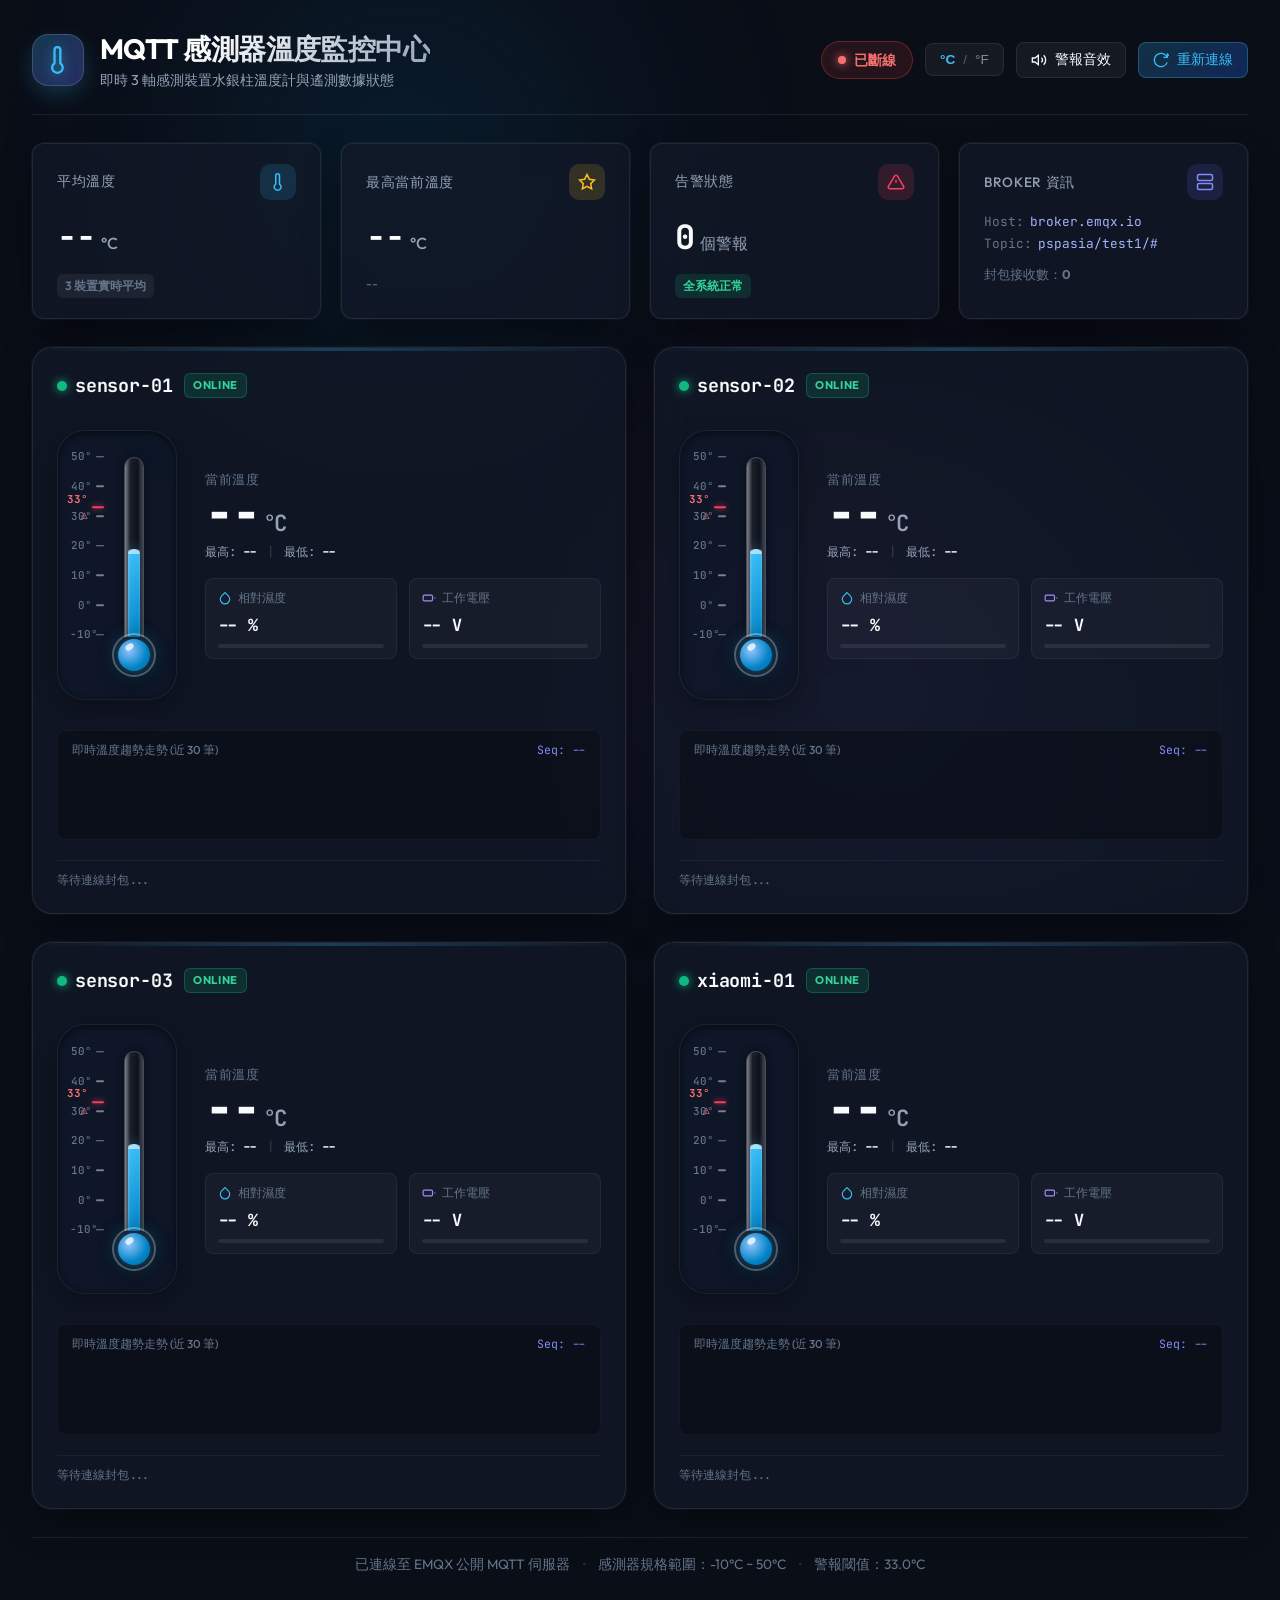
==== MQTT/dashboard/index.html @ 93c90a35 "feat: 支援單次發布架構、BTHome V2 網頁及桌面即時解碼監控" ====
<!DOCTYPE html>
<html lang="zh-Hant">
<head>
  <meta charset="UTF-8">
  <meta name="viewport" content="width=device-width, initial-scale=1.0">
  <meta name="description" content="即時 MQTT 感測器溫度計儀表板，支援即時水銀溫度計動畫、溫濕度與電壓監控、告警狀態與歷史走勢圖。">
  <title>MQTT 感測器即時溫度儀表板 - Sensor Dashboard</title>
  <link rel="preconnect" href="https://fonts.googleapis.com">
  <link rel="preconnect" href="https://fonts.gstatic.com" crossorigin>
  <link href="https://fonts.googleapis.com/css2?family=Outfit:wght@300;400;500;600;700;800&family=JetBrains+Mono:wght@400;500;600;700&display=swap" rel="stylesheet">
  <link rel="stylesheet" href="style.css">
  <script src="mqtt.min.js"></script>
</head>
<body>
  <div class="background-decorations">
    <div class="ambient-glow glow-1"></div>
    <div class="ambient-glow glow-2"></div>
    <div class="ambient-glow glow-3"></div>
  </div>

  <div class="app-container">
    <!-- 頂部 Header -->
    <header class="dashboard-header">
      <div class="header-branding">
        <div class="logo-badge">
          <svg class="logo-icon" viewBox="0 0 24 24" fill="none" stroke="currentColor" stroke-width="2">
            <path d="M14 14.76V3.5a2.5 2.5 0 0 0-5 0v11.26a4.5 4.5 0 1 0 5 0z" />
          </svg>
        </div>
        <div>
          <h1 class="header-title">MQTT 感測器溫度監控中心</h1>
          <p class="header-subtitle">即時 3 軸感測裝置水銀柱溫度計與遙測數據狀態</p>
        </div>
      </div>

      <div class="header-actions">
        <!-- 連線狀態徽章 -->
        <div id="connection-status-pill" class="status-pill connecting">
          <span class="status-dot"></span>
          <span id="connection-status-text">連線中...</span>
        </div>

        <!-- 單位切換 -->
        <button id="unit-toggle-btn" class="action-btn" title="切換溫標 (°C / °F)">
          <span class="unit-text active" id="unit-c-label">°C</span>
          <span class="unit-divider">/</span>
          <span class="unit-text" id="unit-f-label">°F</span>
        </button>

        <!-- 警報音效開關 -->
        <button id="sound-toggle-btn" class="action-btn" title="警報音效開關">
          <svg id="sound-icon-on" class="btn-icon" viewBox="0 0 24 24" fill="none" stroke="currentColor" stroke-width="2">
            <polygon points="11 5 6 9 2 9 2 15 6 15 11 19 11 5"></polygon>
            <path d="M19.07 4.93a10 10 0 0 1 0 14.14M15.54 8.46a5 5 0 0 1 0 7.07"></path>
          </svg>
          <svg id="sound-icon-off" class="btn-icon hidden" viewBox="0 0 24 24" fill="none" stroke="currentColor" stroke-width="2">
            <line x1="1" y1="1" x2="23" y2="23"></line>
            <path d="M9 9v3a3 3 0 0 0 5.12 2.12M15 9.34V4a3 3 0 0 0-5.94-.6"></path>
            <path d="M17 16.95A7 7 0 0 1 5 12v-2m14 0v2a7 7 0 0 1-.11 1.23"></path>
            <line x1="12" y1="19" x2="12" y2="23"></line>
            <line x1="8" y1="23" x2="16" y2="23"></line>
          </svg>
          <span id="sound-text">警報音效</span>
        </button>

        <!-- 重新連線 -->
        <button id="reconnect-btn" class="action-btn action-btn-primary" title="重新連線 MQTT">
          <svg class="btn-icon" viewBox="0 0 24 24" fill="none" stroke="currentColor" stroke-width="2">
            <path d="M21.5 2v6h-6M21.34 15.57a10 10 0 1 1-.57-8.38l5.67-5.67"/>
          </svg>
          <span>重新連線</span>
        </button>
      </div>
    </header>

    <!-- 概覽數據看板 (Summary Cards) -->
    <section class="overview-section" aria-label="系統總覽">
      <div class="stat-card">
        <div class="stat-header">
          <span class="stat-label">平均溫度</span>
          <span class="stat-icon-wrap icon-temp">
            <svg viewBox="0 0 24 24" fill="none" stroke="currentColor" stroke-width="2">
              <path d="M14 14.76V3.5a2.5 2.5 0 0 0-5 0v11.26a4.5 4.5 0 1 0 5 0z" />
            </svg>
          </span>
        </div>
        <div class="stat-value-row">
          <span id="stat-avg-temp" class="stat-number">--</span>
          <span class="stat-unit" id="stat-avg-unit">°C</span>
        </div>
        <div class="stat-footer">
          <span class="stat-badge">3 裝置實時平均</span>
        </div>
      </div>

      <div class="stat-card">
        <div class="stat-header">
          <span class="stat-label">最高當前溫度</span>
          <span class="stat-icon-wrap icon-max">
            <svg viewBox="0 0 24 24" fill="none" stroke="currentColor" stroke-width="2">
              <polygon points="12 2 15.09 8.26 22 9.27 17 14.14 18.18 21.02 12 17.77 5.82 21.02 7 14.14 2 9.27 8.91 8.26 12 2"></polygon>
            </svg>
          </span>
        </div>
        <div class="stat-value-row">
          <span id="stat-max-temp" class="stat-number">--</span>
          <span class="stat-unit" id="stat-max-unit">°C</span>
        </div>
        <div class="stat-footer">
          <span id="stat-max-device" class="stat-hint">--</span>
        </div>
      </div>

      <div class="stat-card">
        <div class="stat-header">
          <span class="stat-label">告警狀態</span>
          <span class="stat-icon-wrap icon-alarm" id="alarm-icon-container">
            <svg viewBox="0 0 24 24" fill="none" stroke="currentColor" stroke-width="2">
              <path d="M10.29 3.86L1.82 18a2 2 0 0 0 1.71 3h16.94a2 2 0 0 0 1.71-3L13.71 3.86a2 2 0 0 0-3.42 0z"/>
              <line x1="12" y1="9" x2="12" y2="13"/>
              <line x1="12" y1="17" x2="12.01" y2="17"/>
            </svg>
          </span>
        </div>
        <div class="stat-value-row">
          <span id="stat-alarm-count" class="stat-number">0</span>
          <span class="stat-unit">個警報</span>
        </div>
        <div class="stat-footer">
          <span id="stat-alarm-detail" class="stat-badge safe">全系統正常</span>
        </div>
      </div>

      <div class="stat-card">
        <div class="stat-header">
          <span class="stat-label">Broker 資訊</span>
          <span class="stat-icon-wrap icon-broker">
            <svg viewBox="0 0 24 24" fill="none" stroke="currentColor" stroke-width="2">
              <rect x="2" y="2" width="20" height="8" rx="2" ry="2"/>
              <rect x="2" y="14" width="20" height="8" rx="2" ry="2"/>
              <line x1="6" y1="6" x2="6.01" y2="6"/>
              <line x1="6" y1="18" x2="6.01" y2="18"/>
            </svg>
          </span>
        </div>
        <div class="stat-broker-info">
          <div class="broker-row"><span class="b-label">Host:</span> <span class="b-val" id="broker-host-val">broker.emqx.io</span></div>
          <div class="broker-row"><span class="b-label">Topic:</span> <span class="b-val" id="broker-topic-val">pspasia/test1/#</span></div>
        </div>
        <div class="stat-footer">
          <span class="stat-hint">封包接收數：<strong id="stat-total-packets">0</strong></span>
        </div>
      </div>
    </section>

    <!-- 主展示區：三個感測器溫度計卡片 -->
    <main class="sensors-grid" id="sensors-container">
      <!-- Sensor 01 卡片 -->
      <article class="sensor-card" id="card-sensor-01">
        <div class="card-header">
          <div class="device-meta">
            <div class="device-indicator">
              <span class="status-pulse-dot" id="dot-sensor-01"></span>
              <span class="device-name">sensor-01</span>
            </div>
            <span class="status-tag online" id="status-tag-sensor-01">ONLINE</span>
          </div>
          <div class="alarm-banner" id="alarm-banner-sensor-01">
            <span class="alarm-icon">🔥</span>
            <span class="alarm-text">高溫告警 (&gt;33°C)</span>
          </div>
        </div>

        <div class="thermometer-showcase">
          <!-- 溫度計實體容器 -->
          <div class="thermometer-wrapper" id="thermo-wrapper-sensor-01">
            <div class="thermometer-glass">
              <!-- 刻度標記區 -->
              <div class="scale-ticks">
                <div class="scale-mark" style="bottom: 100%"><span class="mark-val">50°</span><span class="tick major"></span></div>
                <div class="scale-mark" style="bottom: 83.3%"><span class="mark-val">40°</span><span class="tick major"></span></div>
                <div class="scale-mark alarm-mark" style="bottom: 71.6%"><span class="mark-val alarm-text">33° ⚠</span><span class="tick alarm-tick"></span></div>
                <div class="scale-mark" style="bottom: 66.6%"><span class="mark-val">30°</span><span class="tick major"></span></div>
                <div class="scale-mark" style="bottom: 50%"><span class="mark-val">20°</span><span class="tick major"></span></div>
                <div class="scale-mark" style="bottom: 33.3%"><span class="mark-val">10°</span><span class="tick major"></span></div>
                <div class="scale-mark" style="bottom: 16.6%"><span class="mark-val">0°</span><span class="tick major"></span></div>
                <div class="scale-mark" style="bottom: 0%"><span class="mark-val">-10°</span><span class="tick major"></span></div>
              </div>

              <!-- 玻璃管與水銀液柱 -->
              <div class="thermometer-stem">
                <div class="stem-reflection"></div>
                <div class="stem-liquid-track">
                  <div class="stem-liquid" id="liquid-sensor-01" style="height: 50%;">
                    <div class="meniscus"></div>
                  </div>
                </div>
              </div>

              <!-- 水銀儲液球 (Bulb) -->
              <div class="thermometer-bulb">
                <div class="bulb-liquid" id="bulb-sensor-01">
                  <div class="bulb-reflection"></div>
                </div>
              </div>
            </div>
          </div>

          <!-- 側邊數位儀表與數值 -->
          <div class="telemetry-readouts">
            <div class="primary-temp-display">
              <span class="temp-label">當前溫度</span>
              <div class="temp-huge-num">
                <span id="temp-val-sensor-01">--</span>
                <span class="temp-huge-unit" id="temp-unit-sensor-01">°C</span>
              </div>
              <div class="temp-sub-stat">
                <span>最高: <strong id="max-t-sensor-01">--</strong></span>
                <span class="divider">|</span>
                <span>最低: <strong id="min-t-sensor-01">--</strong></span>
              </div>
            </div>

            <!-- 次要數據項目 -->
            <div class="aux-metrics-grid">
              <div class="aux-card">
                <div class="aux-title">
                  <svg class="aux-icon hum-icon" viewBox="0 0 24 24" fill="none" stroke="currentColor" stroke-width="2">
                    <path d="M12 2.69l5.66 5.66a8 8 0 1 1-11.31 0z"/>
                  </svg>
                  <span>相對濕度</span>
                </div>
                <div class="aux-value" id="hum-val-sensor-01">-- %</div>
                <div class="aux-bar-bg">
                  <div class="aux-bar-fill hum-fill" id="hum-bar-sensor-01" style="width: 0%"></div>
                </div>
              </div>

              <div class="aux-card">
                <div class="aux-title">
                  <svg class="aux-icon volt-icon" viewBox="0 0 24 24" fill="none" stroke="currentColor" stroke-width="2">
                    <rect x="2" y="7" width="16" height="10" rx="2" ry="2"/>
                    <line x1="22" y1="11" x2="22" y2="13"/>
                  </svg>
                  <span>工作電壓</span>
                </div>
                <div class="aux-value" id="volt-val-sensor-01">-- V</div>
                <div class="aux-bar-bg">
                  <div class="aux-bar-fill volt-fill" id="volt-bar-sensor-01" style="width: 0%"></div>
                </div>
              </div>
            </div>
          </div>
        </div>

        <!-- 歷史走勢圖 -->
        <div class="history-chart-wrapper">
          <div class="chart-header">
            <span class="chart-title">即時溫度趨勢走勢 (近 30 筆)</span>
            <span class="chart-seq" id="seq-sensor-01">Seq: --</span>
          </div>
          <canvas id="chart-sensor-01" class="sparkline-canvas" width="400" height="75"></canvas>
        </div>

        <div class="card-footer">
          <span class="update-time" id="time-sensor-01">等待連線封包...</span>
        </div>
      </article>

      <!-- Sensor 02 卡片 -->
      <article class="sensor-card" id="card-sensor-02">
        <div class="card-header">
          <div class="device-meta">
            <div class="device-indicator">
              <span class="status-pulse-dot" id="dot-sensor-02"></span>
              <span class="device-name">sensor-02</span>
            </div>
            <span class="status-tag online" id="status-tag-sensor-02">ONLINE</span>
          </div>
          <div class="alarm-banner" id="alarm-banner-sensor-02">
            <span class="alarm-icon">🔥</span>
            <span class="alarm-text">高溫告警 (&gt;33°C)</span>
          </div>
        </div>

        <div class="thermometer-showcase">
          <div class="thermometer-wrapper" id="thermo-wrapper-sensor-02">
            <div class="thermometer-glass">
              <div class="scale-ticks">
                <div class="scale-mark" style="bottom: 100%"><span class="mark-val">50°</span><span class="tick major"></span></div>
                <div class="scale-mark" style="bottom: 83.3%"><span class="mark-val">40°</span><span class="tick major"></span></div>
                <div class="scale-mark alarm-mark" style="bottom: 71.6%"><span class="mark-val alarm-text">33° ⚠</span><span class="tick alarm-tick"></span></div>
                <div class="scale-mark" style="bottom: 66.6%"><span class="mark-val">30°</span><span class="tick major"></span></div>
                <div class="scale-mark" style="bottom: 50%"><span class="mark-val">20°</span><span class="tick major"></span></div>
                <div class="scale-mark" style="bottom: 33.3%"><span class="mark-val">10°</span><span class="tick major"></span></div>
                <div class="scale-mark" style="bottom: 16.6%"><span class="mark-val">0°</span><span class="tick major"></span></div>
                <div class="scale-mark" style="bottom: 0%"><span class="mark-val">-10°</span><span class="tick major"></span></div>
              </div>

              <div class="thermometer-stem">
                <div class="stem-reflection"></div>
                <div class="stem-liquid-track">
                  <div class="stem-liquid" id="liquid-sensor-02" style="height: 50%;">
                    <div class="meniscus"></div>
                  </div>
                </div>
              </div>

              <div class="thermometer-bulb">
                <div class="bulb-liquid" id="bulb-sensor-02">
                  <div class="bulb-reflection"></div>
                </div>
              </div>
            </div>
          </div>

          <div class="telemetry-readouts">
            <div class="primary-temp-display">
              <span class="temp-label">當前溫度</span>
              <div class="temp-huge-num">
                <span id="temp-val-sensor-02">--</span>
                <span class="temp-huge-unit" id="temp-unit-sensor-02">°C</span>
              </div>
              <div class="temp-sub-stat">
                <span>最高: <strong id="max-t-sensor-02">--</strong></span>
                <span class="divider">|</span>
                <span>最低: <strong id="min-t-sensor-02">--</strong></span>
              </div>
            </div>

            <div class="aux-metrics-grid">
              <div class="aux-card">
                <div class="aux-title">
                  <svg class="aux-icon hum-icon" viewBox="0 0 24 24" fill="none" stroke="currentColor" stroke-width="2">
                    <path d="M12 2.69l5.66 5.66a8 8 0 1 1-11.31 0z"/>
                  </svg>
                  <span>相對濕度</span>
                </div>
                <div class="aux-value" id="hum-val-sensor-02">-- %</div>
                <div class="aux-bar-bg">
                  <div class="aux-bar-fill hum-fill" id="hum-bar-sensor-02" style="width: 0%"></div>
                </div>
              </div>

              <div class="aux-card">
                <div class="aux-title">
                  <svg class="aux-icon volt-icon" viewBox="0 0 24 24" fill="none" stroke="currentColor" stroke-width="2">
                    <rect x="2" y="7" width="16" height="10" rx="2" ry="2"/>
                    <line x1="22" y1="11" x2="22" y2="13"/>
                  </svg>
                  <span>工作電壓</span>
                </div>
                <div class="aux-value" id="volt-val-sensor-02">-- V</div>
                <div class="aux-bar-bg">
                  <div class="aux-bar-fill volt-fill" id="volt-bar-sensor-02" style="width: 0%"></div>
                </div>
              </div>
            </div>
          </div>
        </div>

        <div class="history-chart-wrapper">
          <div class="chart-header">
            <span class="chart-title">即時溫度趨勢走勢 (近 30 筆)</span>
            <span class="chart-seq" id="seq-sensor-02">Seq: --</span>
          </div>
          <canvas id="chart-sensor-02" class="sparkline-canvas" width="400" height="75"></canvas>
        </div>

        <div class="card-footer">
          <span class="update-time" id="time-sensor-02">等待連線封包...</span>
        </div>
      </article>

      <!-- Sensor 03 卡片 -->
      <article class="sensor-card" id="card-sensor-03">
        <div class="card-header">
          <div class="device-meta">
            <div class="device-indicator">
              <span class="status-pulse-dot" id="dot-sensor-03"></span>
              <span class="device-name">sensor-03</span>
            </div>
            <span class="status-tag online" id="status-tag-sensor-03">ONLINE</span>
          </div>
          <div class="alarm-banner" id="alarm-banner-sensor-03">
            <span class="alarm-icon">🔥</span>
            <span class="alarm-text">高溫告警 (&gt;33°C)</span>
          </div>
        </div>

        <div class="thermometer-showcase">
          <div class="thermometer-wrapper" id="thermo-wrapper-sensor-03">
            <div class="thermometer-glass">
              <div class="scale-ticks">
                <div class="scale-mark" style="bottom: 100%"><span class="mark-val">50°</span><span class="tick major"></span></div>
                <div class="scale-mark" style="bottom: 83.3%"><span class="mark-val">40°</span><span class="tick major"></span></div>
                <div class="scale-mark alarm-mark" style="bottom: 71.6%"><span class="mark-val alarm-text">33° ⚠</span><span class="tick alarm-tick"></span></div>
                <div class="scale-mark" style="bottom: 66.6%"><span class="mark-val">30°</span><span class="tick major"></span></div>
                <div class="scale-mark" style="bottom: 50%"><span class="mark-val">20°</span><span class="tick major"></span></div>
                <div class="scale-mark" style="bottom: 33.3%"><span class="mark-val">10°</span><span class="tick major"></span></div>
                <div class="scale-mark" style="bottom: 16.6%"><span class="mark-val">0°</span><span class="tick major"></span></div>
                <div class="scale-mark" style="bottom: 0%"><span class="mark-val">-10°</span><span class="tick major"></span></div>
              </div>

              <div class="thermometer-stem">
                <div class="stem-reflection"></div>
                <div class="stem-liquid-track">
                  <div class="stem-liquid" id="liquid-sensor-03" style="height: 50%;">
                    <div class="meniscus"></div>
                  </div>
                </div>
              </div>

              <div class="thermometer-bulb">
                <div class="bulb-liquid" id="bulb-sensor-03">
                  <div class="bulb-reflection"></div>
                </div>
              </div>
            </div>
          </div>

          <div class="telemetry-readouts">
            <div class="primary-temp-display">
              <span class="temp-label">當前溫度</span>
              <div class="temp-huge-num">
                <span id="temp-val-sensor-03">--</span>
                <span class="temp-huge-unit" id="temp-unit-sensor-03">°C</span>
              </div>
              <div class="temp-sub-stat">
                <span>最高: <strong id="max-t-sensor-03">--</strong></span>
                <span class="divider">|</span>
                <span>最低: <strong id="min-t-sensor-03">--</strong></span>
              </div>
            </div>

            <div class="aux-metrics-grid">
              <div class="aux-card">
                <div class="aux-title">
                  <svg class="aux-icon hum-icon" viewBox="0 0 24 24" fill="none" stroke="currentColor" stroke-width="2">
                    <path d="M12 2.69l5.66 5.66a8 8 0 1 1-11.31 0z"/>
                  </svg>
                  <span>相對濕度</span>
                </div>
                <div class="aux-value" id="hum-val-sensor-03">-- %</div>
                <div class="aux-bar-bg">
                  <div class="aux-bar-fill hum-fill" id="hum-bar-sensor-03" style="width: 0%"></div>
                </div>
              </div>

              <div class="aux-card">
                <div class="aux-title">
                  <svg class="aux-icon volt-icon" viewBox="0 0 24 24" fill="none" stroke="currentColor" stroke-width="2">
                    <rect x="2" y="7" width="16" height="10" rx="2" ry="2"/>
                    <line x1="22" y1="11" x2="22" y2="13"/>
                  </svg>
                  <span>工作電壓</span>
                </div>
                <div class="aux-value" id="volt-val-sensor-03">-- V</div>
                <div class="aux-bar-bg">
                  <div class="aux-bar-fill volt-fill" id="volt-bar-sensor-03" style="width: 0%"></div>
                </div>
              </div>
            </div>
          </div>
        </div>

        <div class="history-chart-wrapper">
          <div class="chart-header">
            <span class="chart-title">即時溫度趨勢走勢 (近 30 筆)</span>
            <span class="chart-seq" id="seq-sensor-03">Seq: --</span>
          </div>
          <canvas id="chart-sensor-03" class="sparkline-canvas" width="400" height="75"></canvas>
        </div>

        <div class="card-footer">
          <span class="update-time" id="time-sensor-03">等待連線封包...</span>
        </div>
      </article>

      <!-- Xiaomi 01 (小米溫濕度計) 卡片 -->
      <article class="sensor-card" id="card-xiaomi-01">
        <div class="card-header">
          <div class="device-meta">
            <div class="device-indicator">
              <span class="status-pulse-dot" id="dot-xiaomi-01"></span>
              <span class="device-name">xiaomi-01</span>
            </div>
            <span class="status-tag online" id="status-tag-xiaomi-01">ONLINE</span>
          </div>
          <div class="alarm-banner" id="alarm-banner-xiaomi-01">
            <span class="alarm-icon">🔥</span>
            <span class="alarm-text">高溫告警 (&gt;33°C)</span>
          </div>
        </div>

        <div class="thermometer-showcase">
          <div class="thermometer-wrapper" id="thermo-wrapper-xiaomi-01">
            <div class="thermometer-glass">
              <div class="scale-ticks">
                <div class="scale-mark" style="bottom: 100%"><span class="mark-val">50°</span><span class="tick major"></span></div>
                <div class="scale-mark" style="bottom: 83.3%"><span class="mark-val">40°</span><span class="tick major"></span></div>
                <div class="scale-mark alarm-mark" style="bottom: 71.6%"><span class="mark-val alarm-text">33° ⚠</span><span class="tick alarm-tick"></span></div>
                <div class="scale-mark" style="bottom: 66.6%"><span class="mark-val">30°</span><span class="tick major"></span></div>
                <div class="scale-mark" style="bottom: 50%"><span class="mark-val">20°</span><span class="tick major"></span></div>
                <div class="scale-mark" style="bottom: 33.3%"><span class="mark-val">10°</span><span class="tick major"></span></div>
                <div class="scale-mark" style="bottom: 16.6%"><span class="mark-val">0°</span><span class="tick major"></span></div>
                <div class="scale-mark" style="bottom: 0%"><span class="mark-val">-10°</span><span class="tick major"></span></div>
              </div>

              <div class="thermometer-stem">
                <div class="stem-reflection"></div>
                <div class="stem-liquid-track">
                  <div class="stem-liquid" id="liquid-xiaomi-01" style="height: 50%;">
                    <div class="meniscus"></div>
                  </div>
                </div>
              </div>

              <div class="thermometer-bulb">
                <div class="bulb-liquid" id="bulb-xiaomi-01">
                  <div class="bulb-reflection"></div>
                </div>
              </div>
            </div>
          </div>

          <div class="telemetry-readouts">
            <div class="primary-temp-display">
              <span class="temp-label">當前溫度</span>
              <div class="temp-huge-num">
                <span id="temp-val-xiaomi-01">--</span>
                <span class="temp-huge-unit" id="temp-unit-xiaomi-01">°C</span>
              </div>
              <div class="temp-sub-stat">
                <span>最高: <strong id="max-t-xiaomi-01">--</strong></span>
                <span class="divider">|</span>
                <span>最低: <strong id="min-t-xiaomi-01">--</strong></span>
              </div>
            </div>

            <div class="aux-metrics-grid">
              <div class="aux-card">
                <div class="aux-title">
                  <svg class="aux-icon hum-icon" viewBox="0 0 24 24" fill="none" stroke="currentColor" stroke-width="2">
                    <path d="M12 2.69l5.66 5.66a8 8 0 1 1-11.31 0z"/>
                  </svg>
                  <span>相對濕度</span>
                </div>
                <div class="aux-value" id="hum-val-xiaomi-01">-- %</div>
                <div class="aux-bar-bg">
                  <div class="aux-bar-fill hum-fill" id="hum-bar-xiaomi-01" style="width: 0%"></div>
                </div>
              </div>

              <div class="aux-card">
                <div class="aux-title">
                  <svg class="aux-icon volt-icon" viewBox="0 0 24 24" fill="none" stroke="currentColor" stroke-width="2">
                    <rect x="2" y="7" width="16" height="10" rx="2" ry="2"/>
                    <line x1="22" y1="11" x2="22" y2="13"/>
                  </svg>
                  <span>工作電壓</span>
                </div>
                <div class="aux-value" id="volt-val-xiaomi-01">-- V</div>
                <div class="aux-bar-bg">
                  <div class="aux-bar-fill volt-fill" id="volt-bar-xiaomi-01" style="width: 0%"></div>
                </div>
              </div>
            </div>
          </div>
        </div>

        <div class="history-chart-wrapper">
          <div class="chart-header">
            <span class="chart-title">即時溫度趨勢走勢 (近 30 筆)</span>
            <span class="chart-seq" id="seq-xiaomi-01">Seq: --</span>
          </div>
          <canvas id="chart-xiaomi-01" class="sparkline-canvas" width="400" height="75"></canvas>
        </div>

        <div class="card-footer">
          <span class="update-time" id="time-xiaomi-01">等待連線封包...</span>
        </div>
      </article>
    </main>

    <!-- 底部控制與日誌 -->
    <footer class="dashboard-footer">
      <div class="footer-info">
        <span>已連線至 EMQX 公開 MQTT 伺服器</span>
        <span class="dot-separator">•</span>
        <span>感測器規格範圍：-10°C ~ 50°C</span>
        <span class="dot-separator">•</span>
        <span>警報閾值：33.0°C</span>
      </div>
    </footer>
  </div>

  <script src="app.js"></script>
</body>
</html>
---- MQTT/dashboard/style.css ----
/* ==========================================================================
   MQTT 感測器溫度計儀表板 - 高級現代玻璃擬態風格 (Modern Glassmorphism Design)
   ========================================================================== */

:root {
  /* 主色調調配 (HSL Tailored Colors) */
  --bg-primary: #0a0e17;
  --bg-secondary: #101726;
  --card-bg: rgba(18, 25, 41, 0.72);
  --card-border: rgba(255, 255, 255, 0.08);
  --card-border-glow: rgba(56, 189, 248, 0.25);
  --card-hover-border: rgba(56, 189, 248, 0.45);

  --text-main: #f8fafc;
  --text-muted: #94a3b8;
  --text-dim: #64748b;

  /* 溫度色彩 (動態階層) */
  --temp-cold: #38bdf8;         /* 冰藍 <20°C */
  --temp-normal: #34d399;       /* 翠綠 20~27°C */
  --temp-warm: #fbbf24;         /* 琥珀 28~32.9°C */
  --temp-alarm: #f43f5e;        /* 烈焰紅 >=33°C */

  --liquid-gradient: linear-gradient(180deg, #38bdf8 0%, #0284c7 100%);
  --bulb-glow: rgba(56, 189, 248, 0.45);

  /* 輔助標誌色 */
  --success: #10b981;
  --warning: #f59e0b;
  --danger: #ef4444;
  --info: #3b82f6;

  /* 玻璃質感 */
  --glass-reflection: linear-gradient(90deg, rgba(255,255,255,0.45) 0%, rgba(255,255,255,0.05) 30%, rgba(255,255,255,0) 70%, rgba(255,255,255,0.2) 100%);

  /* 字型定義 */
  --font-sans: 'Outfit', -apple-system, BlinkMacSystemFont, "Segoe UI", Roboto, sans-serif;
  --font-mono: 'JetBrains Mono', monospace;

  /* 圓角與陰影 */
  --radius-lg: 20px;
  --radius-md: 12px;
  --radius-sm: 8px;
  --shadow-card: 0 16px 40px -10px rgba(0, 0, 0, 0.55), 0 0 1px 1px rgba(255, 255, 255, 0.05);
}

/* 全域重置與基礎樣式 */
* {
  margin: 0;
  padding: 0;
  box-sizing: border-box;
}

body {
  font-family: var(--font-sans);
  background-color: var(--bg-primary);
  color: var(--text-main);
  min-height: 100vh;
  line-height: 1.5;
  overflow-x: hidden;
  position: relative;
  -webkit-font-smoothing: antialiased;
}

/* 背景光暈環境光 */
.background-decorations {
  position: fixed;
  inset: 0;
  pointer-events: none;
  z-index: 0;
  overflow: hidden;
}

.ambient-glow {
  position: absolute;
  border-radius: 50%;
  filter: blur(120px);
  opacity: 0.22;
  transition: all 1.2s ease;
}

.glow-1 {
  width: 550px;
  height: 550px;
  background: radial-gradient(circle, #0284c7 0%, transparent 70%);
  top: -120px;
  left: 10%;
  animation: floatGlow 18s ease-in-out infinite alternate;
}

.glow-2 {
  width: 650px;
  height: 650px;
  background: radial-gradient(circle, #6366f1 0%, transparent 70%);
  bottom: -150px;
  right: 5%;
  animation: floatGlow 22s ease-in-out infinite alternate-reverse;
}

.glow-3 {
  width: 450px;
  height: 450px;
  background: radial-gradient(circle, #ec4899 0%, transparent 70%);
  top: 40%;
  left: 45%;
  opacity: 0.12;
}

@keyframes floatGlow {
  0% { transform: translate(0, 0) scale(1); }
  50% { transform: translate(60px, 40px) scale(1.1); }
  100% { transform: translate(-40px, 80px) scale(0.95); }
}

/* 主容器 */
.app-container {
  position: relative;
  z-index: 1;
  max-width: 1480px;
  margin: 0 auto;
  padding: 28px 32px 48px;
  display: flex;
  flex-direction: column;
  gap: 28px;
}

/* ==========================================================================
   頂部 Header
   ========================================================================== */
.dashboard-header {
  display: flex;
  align-items: center;
  justify-content: space-between;
  flex-wrap: wrap;
  gap: 20px;
  padding-bottom: 22px;
  border-bottom: 1px solid var(--card-border);
}

.header-branding {
  display: flex;
  align-items: center;
  gap: 16px;
}

.logo-badge {
  width: 52px;
  height: 52px;
  border-radius: 16px;
  background: linear-gradient(135deg, rgba(56, 189, 248, 0.25), rgba(99, 102, 241, 0.35));
  border: 1px solid rgba(255, 255, 255, 0.15);
  box-shadow: 0 8px 24px -4px rgba(56, 189, 248, 0.3);
  display: flex;
  align-items: center;
  justify-content: center;
}

.logo-icon {
  width: 28px;
  height: 28px;
  color: #38bdf8;
  filter: drop-shadow(0 2px 6px rgba(56, 189, 248, 0.6));
}

.header-title {
  font-size: 1.75rem;
  font-weight: 700;
  letter-spacing: -0.02em;
  background: linear-gradient(135deg, #ffffff 30%, #94a3b8 100%);
  -webkit-background-clip: text;
  -webkit-text-fill-color: transparent;
}

.header-subtitle {
  font-size: 0.9rem;
  color: var(--text-muted);
  font-weight: 400;
}

.header-actions {
  display: flex;
  align-items: center;
  gap: 12px;
  flex-wrap: wrap;
}

/* 連線狀態膠囊標籤 */
.status-pill {
  display: inline-flex;
  align-items: center;
  gap: 8px;
  padding: 8px 16px;
  border-radius: 9999px;
  font-size: 0.85rem;
  font-weight: 600;
  backdrop-filter: blur(8px);
  border: 1px solid var(--card-border);
  transition: all 0.3s ease;
}

.status-pill.connected {
  background: rgba(16, 185, 129, 0.12);
  border-color: rgba(16, 185, 129, 0.35);
  color: #34d399;
}

.status-pill.connecting {
  background: rgba(245, 158, 11, 0.12);
  border-color: rgba(245, 158, 11, 0.35);
  color: #fbbf24;
}

.status-pill.disconnected {
  background: rgba(239, 68, 68, 0.12);
  border-color: rgba(239, 68, 68, 0.35);
  color: #f87171;
}

.status-dot {
  width: 8px;
  height: 8px;
  border-radius: 50%;
  background-color: currentColor;
  box-shadow: 0 0 10px currentColor;
  animation: pulseDot 2s infinite ease-in-out;
}

@keyframes pulseDot {
  0%, 100% { opacity: 1; transform: scale(1); }
  50% { opacity: 0.4; transform: scale(0.85); }
}

/* 按鈕風格 */
.action-btn {
  display: inline-flex;
  align-items: center;
  gap: 8px;
  padding: 8px 14px;
  border-radius: var(--radius-sm);
  background: rgba(255, 255, 255, 0.05);
  border: 1px solid var(--card-border);
  color: var(--text-main);
  font-size: 0.85rem;
  font-weight: 500;
  cursor: pointer;
  transition: all 0.25s ease;
  backdrop-filter: blur(10px);
}

.action-btn:hover {
  background: rgba(255, 255, 255, 0.12);
  border-color: rgba(255, 255, 255, 0.25);
  transform: translateY(-1px);
}

.action-btn-primary {
  background: linear-gradient(135deg, rgba(56, 189, 248, 0.2), rgba(37, 99, 235, 0.3));
  border-color: rgba(56, 189, 248, 0.3);
  color: #38bdf8;
}

.action-btn-primary:hover {
  background: linear-gradient(135deg, rgba(56, 189, 248, 0.35), rgba(37, 99, 235, 0.5));
  border-color: rgba(56, 189, 248, 0.6);
  box-shadow: 0 4px 16px rgba(56, 189, 248, 0.3);
}

.btn-icon {
  width: 16px;
  height: 16px;
}

.hidden {
  display: none !important;
}

.unit-text {
  opacity: 0.5;
  transition: opacity 0.2s;
}

.unit-text.active {
  opacity: 1;
  font-weight: 700;
  color: #38bdf8;
}

.unit-divider {
  opacity: 0.3;
}

/* ==========================================================================
   概覽統計區塊 (Overview Section)
   ========================================================================== */
.overview-section {
  display: grid;
  grid-template-columns: repeat(auto-fit, minmax(260px, 1fr));
  gap: 20px;
}

.stat-card {
  background: var(--card-bg);
  backdrop-filter: blur(16px);
  -webkit-backdrop-filter: blur(16px);
  border: 1px solid var(--card-border);
  border-radius: var(--radius-md);
  padding: 20px 24px;
  display: flex;
  flex-direction: column;
  gap: 12px;
  box-shadow: var(--shadow-card);
  transition: transform 0.25s ease, border-color 0.25s ease;
}

.stat-card:hover {
  transform: translateY(-2px);
  border-color: rgba(255, 255, 255, 0.15);
}

.stat-header {
  display: flex;
  align-items: center;
  justify-content: space-between;
}

.stat-label {
  font-size: 0.85rem;
  font-weight: 500;
  color: var(--text-muted);
  text-transform: uppercase;
  letter-spacing: 0.05em;
}

.stat-icon-wrap {
  width: 36px;
  height: 36px;
  border-radius: 10px;
  display: flex;
  align-items: center;
  justify-content: center;
}

.stat-icon-wrap svg {
  width: 18px;
  height: 18px;
}

.icon-temp {
  background: rgba(56, 189, 248, 0.15);
  color: #38bdf8;
}

.icon-max {
  background: rgba(251, 191, 36, 0.15);
  color: #fbbf24;
}

.icon-alarm {
  background: rgba(244, 63, 94, 0.15);
  color: #f43f5e;
  transition: all 0.3s;
}

.icon-alarm.active {
  background: rgba(244, 63, 94, 0.35);
  box-shadow: 0 0 16px rgba(244, 63, 94, 0.6);
  animation: pulseAlarm 1s infinite alternate;
}

.icon-broker {
  background: rgba(99, 102, 241, 0.15);
  color: #818cf8;
}

.stat-value-row {
  display: flex;
  align-items: baseline;
  gap: 6px;
}

.stat-number {
  font-family: var(--font-mono);
  font-size: 2.1rem;
  font-weight: 700;
  letter-spacing: -0.03em;
  color: var(--text-main);
}

.stat-unit {
  font-size: 1rem;
  font-weight: 500;
  color: var(--text-muted);
}

.stat-footer {
  font-size: 0.8rem;
  color: var(--text-dim);
}

.stat-badge {
  display: inline-block;
  padding: 3px 8px;
  border-radius: 6px;
  font-size: 0.75rem;
  font-weight: 600;
  background: rgba(255, 255, 255, 0.06);
}

.stat-badge.safe {
  background: rgba(16, 185, 129, 0.15);
  color: #34d399;
}

.stat-badge.alarm-triggered {
  background: rgba(244, 63, 94, 0.2);
  color: #f43f5e;
  box-shadow: 0 0 12px rgba(244, 63, 94, 0.4);
}

.stat-broker-info {
  display: flex;
  flex-direction: column;
  gap: 3px;
  font-family: var(--font-mono);
  font-size: 0.8rem;
}

.broker-row {
  display: flex;
  gap: 6px;
}

.b-label {
  color: var(--text-dim);
}

.b-val {
  color: #a5b4fc;
}

/* ==========================================================================
   感測器網格與卡片 (Sensor Cards & Thermometer)
   ========================================================================== */
.sensors-grid {
  display: grid;
  grid-template-columns: repeat(auto-fit, minmax(400px, 1fr));
  gap: 28px;
}

.sensor-card {
  background: var(--card-bg);
  backdrop-filter: blur(20px);
  -webkit-backdrop-filter: blur(20px);
  border: 1px solid var(--card-border);
  border-radius: var(--radius-lg);
  padding: 24px;
  display: flex;
  flex-direction: column;
  gap: 20px;
  box-shadow: var(--shadow-card);
  transition: all 0.35s cubic-bezier(0.16, 1, 0.3, 1);
  position: relative;
  overflow: hidden;
}

.sensor-card::before {
  content: '';
  position: absolute;
  top: 0;
  left: 0;
  right: 0;
  height: 3px;
  background: linear-gradient(90deg, transparent, var(--card-border-glow), transparent);
  transition: all 0.4s ease;
}

.sensor-card:hover {
  transform: translateY(-4px);
  border-color: var(--card-hover-border);
  box-shadow: 0 24px 48px -12px rgba(0, 0, 0, 0.7), 0 0 20px rgba(56, 189, 248, 0.15);
}

.sensor-card.in-alarm {
  border-color: rgba(244, 63, 94, 0.5);
  box-shadow: 0 20px 45px -10px rgba(244, 63, 94, 0.25), 0 0 25px rgba(244, 63, 94, 0.2);
}

.sensor-card.in-alarm::before {
  background: linear-gradient(90deg, transparent, #f43f5e, transparent);
  height: 4px;
  animation: alarmBorderGlow 1.2s infinite alternate;
}

@keyframes alarmBorderGlow {
  0% { opacity: 0.6; filter: drop-shadow(0 0 4px #f43f5e); }
  100% { opacity: 1; filter: drop-shadow(0 0 12px #f43f5e); }
}

/* 卡片頭部 */
.card-header {
  display: flex;
  align-items: center;
  justify-content: space-between;
}

.device-meta {
  display: flex;
  align-items: center;
  gap: 12px;
}

.device-indicator {
  display: flex;
  align-items: center;
  gap: 8px;
}

.status-pulse-dot {
  width: 10px;
  height: 10px;
  border-radius: 50%;
  background-color: #10b981;
  box-shadow: 0 0 10px #10b981;
}

.device-name {
  font-size: 1.15rem;
  font-weight: 700;
  letter-spacing: -0.01em;
  color: var(--text-main);
  font-family: var(--font-mono);
}

.status-tag {
  font-size: 0.7rem;
  font-weight: 700;
  padding: 3px 8px;
  border-radius: 6px;
  letter-spacing: 0.05em;
}

.status-tag.online {
  background: rgba(16, 185, 129, 0.15);
  color: #34d399;
  border: 1px solid rgba(16, 185, 129, 0.3);
}

.status-tag.offline {
  background: rgba(100, 116, 139, 0.2);
  color: #94a3b8;
  border: 1px solid rgba(100, 116, 139, 0.3);
}

.alarm-banner {
  display: none;
  align-items: center;
  gap: 6px;
  padding: 4px 10px;
  background: rgba(244, 63, 94, 0.18);
  border: 1px solid rgba(244, 63, 94, 0.45);
  border-radius: 8px;
  color: #fca5a5;
  font-size: 0.75rem;
  font-weight: 600;
  animation: pulseAlarm 1.2s infinite alternate;
}

.alarm-banner.active {
  display: flex;
}

@keyframes pulseAlarm {
  0% { transform: scale(0.98); opacity: 0.85; }
  100% { transform: scale(1.02); opacity: 1; }
}

/* ==========================================================================
   溫度計實體設計 (Realistic 3D Thermometer Display)
   ========================================================================== */
.thermometer-showcase {
  display: flex;
  align-items: center;
  gap: 28px;
  padding: 10px 0;
}

/* 溫度計外殼 */
.thermometer-wrapper {
  flex-shrink: 0;
  padding: 12px 14px 16px;
  background: rgba(15, 23, 42, 0.65);
  border: 1px solid rgba(255, 255, 255, 0.06);
  border-radius: 28px;
  box-shadow: inset 0 2px 6px rgba(0, 0, 0, 0.5), 0 8px 24px rgba(0, 0, 0, 0.3);
}

.thermometer-glass {
  position: relative;
  width: 90px;
  height: 240px;
  display: flex;
  flex-direction: column;
  align-items: center;
}

/* 刻度標記與數字 */
.scale-ticks {
  position: absolute;
  left: 0;
  top: 14px;
  bottom: 48px;
  width: 32px;
  pointer-events: none;
}

.scale-mark {
  position: absolute;
  right: 0;
  display: flex;
  align-items: center;
  transform: translateY(50%);
  gap: 4px;
}

.mark-val {
  font-family: var(--font-mono);
  font-size: 0.68rem;
  color: var(--text-dim);
  font-weight: 500;
  width: 22px;
  text-align: right;
}

.tick {
  width: 6px;
  height: 1.5px;
  background: rgba(255, 255, 255, 0.25);
  border-radius: 1px;
}

.tick.major {
  width: 8px;
  background: rgba(255, 255, 255, 0.45);
}

/* 33度告警刻度線 */
.alarm-mark .mark-val {
  color: #f87171;
  font-weight: 700;
}

.alarm-mark .alarm-tick {
  width: 12px;
  height: 2px;
  background: #f43f5e;
  box-shadow: 0 0 6px #f43f5e;
}

/* 玻璃管幹身 (Stem) */
.thermometer-stem {
  position: absolute;
  right: 18px;
  top: 14px;
  bottom: 46px;
  width: 20px;
  background: rgba(255, 255, 255, 0.04);
  border-radius: 10px 10px 0 0;
  border: 1.5px solid rgba(255, 255, 255, 0.2);
  border-bottom: none;
  box-shadow: inset 0 0 8px rgba(0, 0, 0, 0.6), 0 0 10px rgba(0, 0, 0, 0.4);
  overflow: hidden;
  z-index: 2;
}

/* 玻璃反光紋理 */
.stem-reflection {
  position: absolute;
  inset: 0;
  background: var(--glass-reflection);
  pointer-events: none;
  z-index: 5;
}

/* 水銀液軌 */
.stem-liquid-track {
  position: absolute;
  bottom: 0;
  left: 3px;
  right: 3px;
  top: 4px;
  background: rgba(0, 0, 0, 0.35);
  border-radius: 6px 6px 0 0;
  overflow: hidden;
  display: flex;
  flex-direction: column-reverse;
}

/* 液柱高度 (動態平滑動畫) */
.stem-liquid {
  width: 100%;
  background: var(--liquid-gradient);
  border-radius: 6px 6px 0 0;
  transition: height 0.8s cubic-bezier(0.34, 1.3, 0.64, 1), background 0.6s ease;
  position: relative;
  box-shadow: 0 0 16px var(--bulb-glow);
}

/* 彎月面 (Meniscus) */
.meniscus {
  position: absolute;
  top: 0;
  left: 0;
  right: 0;
  height: 5px;
  border-radius: 50% 50% 0 0;
  background: rgba(255, 255, 255, 0.55);
}

/* 水銀儲液球 (Bulb) */
.thermometer-bulb {
  position: absolute;
  right: 6px;
  bottom: 6px;
  width: 44px;
  height: 44px;
  border-radius: 50%;
  background: rgba(255, 255, 255, 0.03);
  border: 2px solid rgba(255, 255, 255, 0.25);
  box-shadow: inset 0 0 10px rgba(0, 0, 0, 0.7), 0 4px 16px rgba(0, 0, 0, 0.5);
  display: flex;
  align-items: center;
  justify-content: center;
  z-index: 3;
}

.bulb-liquid {
  width: 32px;
  height: 32px;
  border-radius: 50%;
  background: radial-gradient(circle at 35% 35%, #93c5fd 0%, #0284c7 60%, #0369a1 100%);
  box-shadow: 0 0 20px var(--bulb-glow);
  position: relative;
  transition: all 0.6s ease;
}

.bulb-reflection {
  position: absolute;
  top: 5px;
  left: 7px;
  width: 9px;
  height: 6px;
  border-radius: 50%;
  background: rgba(255, 255, 255, 0.75);
  transform: rotate(-35deg);
}

/* ==========================================================================
   側邊遙測讀數區 (Telemetry Readouts)
   ========================================================================== */
.telemetry-readouts {
  flex: 1;
  display: flex;
  flex-direction: column;
  gap: 16px;
}

.primary-temp-display {
  display: flex;
  flex-direction: column;
}

.temp-label {
  font-size: 0.8rem;
  font-weight: 500;
  color: var(--text-dim);
  text-transform: uppercase;
  letter-spacing: 0.05em;
}

.temp-huge-num {
  font-family: var(--font-mono);
  font-size: 3rem;
  font-weight: 800;
  line-height: 1.05;
  letter-spacing: -0.04em;
  color: var(--text-main);
  display: flex;
  align-items: baseline;
  gap: 4px;
  transition: color 0.4s ease;
}

.temp-huge-unit {
  font-size: 1.4rem;
  font-weight: 600;
  color: var(--text-muted);
}

.temp-sub-stat {
  display: flex;
  align-items: center;
  gap: 10px;
  font-size: 0.78rem;
  color: var(--text-muted);
  font-family: var(--font-mono);
  margin-top: 4px;
}

.temp-sub-stat strong {
  color: var(--text-main);
}

.divider {
  opacity: 0.25;
}

/* 次要數據條 (濕度 & 電壓) */
.aux-metrics-grid {
  display: grid;
  grid-template-columns: 1fr 1fr;
  gap: 12px;
}

.aux-card {
  background: rgba(255, 255, 255, 0.03);
  border: 1px solid rgba(255, 255, 255, 0.05);
  border-radius: var(--radius-sm);
  padding: 10px 12px;
  display: flex;
  flex-direction: column;
  gap: 6px;
}

.aux-title {
  display: flex;
  align-items: center;
  gap: 6px;
  font-size: 0.75rem;
  color: var(--text-dim);
  font-weight: 500;
}

.aux-icon {
  width: 14px;
  height: 14px;
}

.hum-icon { color: #38bdf8; }
.volt-icon { color: #a78bfa; }

.aux-value {
  font-family: var(--font-mono);
  font-size: 1.05rem;
  font-weight: 700;
  color: var(--text-main);
}

.aux-bar-bg {
  width: 100%;
  height: 4px;
  background: rgba(255, 255, 255, 0.08);
  border-radius: 999px;
  overflow: hidden;
}

.aux-bar-fill {
  height: 100%;
  border-radius: 999px;
  transition: width 0.6s ease;
}

.hum-fill {
  background: linear-gradient(90deg, #38bdf8, #0284c7);
}

.volt-fill {
  background: linear-gradient(90deg, #a78bfa, #818cf8);
}

/* ==========================================================================
   歷史走勢圖 (Historical Sparkline Chart)
   ========================================================================== */
.history-chart-wrapper {
  background: rgba(0, 0, 0, 0.25);
  border: 1px solid rgba(255, 255, 255, 0.04);
  border-radius: var(--radius-sm);
  padding: 10px 14px;
  display: flex;
  flex-direction: column;
  gap: 6px;
}

.chart-header {
  display: flex;
  align-items: center;
  justify-content: space-between;
}

.chart-title {
  font-size: 0.72rem;
  color: var(--text-dim);
  font-weight: 500;
}

.chart-seq {
  font-family: var(--font-mono);
  font-size: 0.72rem;
  color: #818cf8;
}

.sparkline-canvas {
  width: 100%;
  height: 65px;
  display: block;
}

/* 卡片底端更新狀態 */
.card-footer {
  display: flex;
  align-items: center;
  justify-content: space-between;
  font-size: 0.75rem;
  color: var(--text-dim);
  border-top: 1px solid rgba(255, 255, 255, 0.05);
  padding-top: 10px;
  font-family: var(--font-mono);
}

/* ==========================================================================
   底部資訊 (Dashboard Footer)
   ========================================================================== */
.dashboard-footer {
  text-align: center;
  padding-top: 16px;
  border-top: 1px solid var(--card-border);
}

.footer-info {
  font-size: 0.85rem;
  color: var(--text-dim);
  display: flex;
  align-items: center;
  justify-content: center;
  gap: 12px;
  flex-wrap: wrap;
}

.dot-separator {
  opacity: 0.3;
}

/* ==========================================================================
   RWD 響應式優化
   ========================================================================== */
@media (max-width: 900px) {
  .app-container {
    padding: 20px 16px;
  }
  .sensors-grid {
    grid-template-columns: 1fr;
  }
}

@media (max-width: 500px) {
  .thermometer-showcase {
    flex-direction: column;
    align-items: flex-start;
  }
  .thermometer-wrapper {
    align-self: center;
  }
  .temp-huge-num {
    font-size: 2.5rem;
  }
}
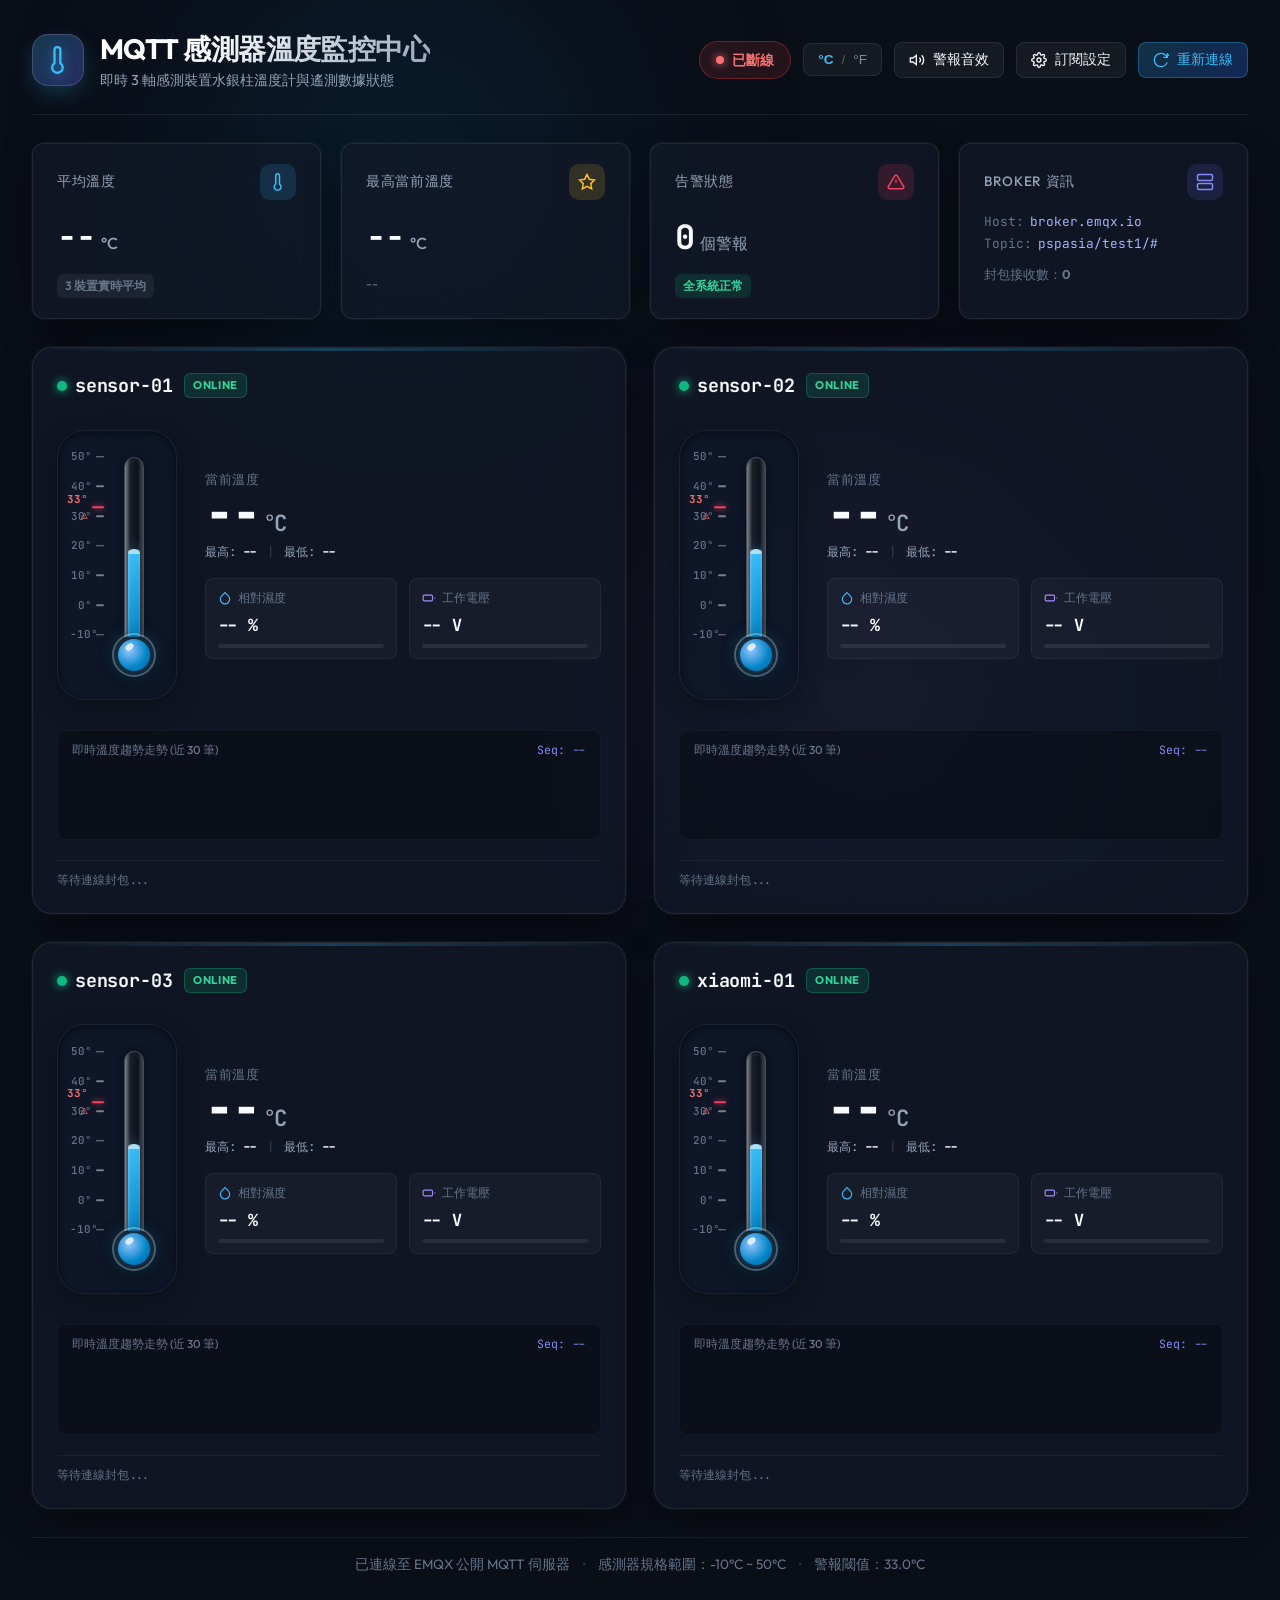
==== commit a9bdc387: "feat: 增設可自訂 MQTT Broker、訂閱前綴與閘道器 Topic 的設定彈窗" ====
--- a/MQTT/dashboard/index.html
+++ b/MQTT/dashboard/index.html
@@ -63,6 +63,15 @@
           <span id="sound-text">警報音效</span>
         </button>
 
+        <!-- 訂閱設定按鈕 -->
+        <button id="settings-toggle-btn" class="action-btn" title="修改 MQTT 伺服器與訂閱主題設定">
+          <svg class="btn-icon" viewBox="0 0 24 24" fill="none" stroke="currentColor" stroke-width="2">
+            <circle cx="12" cy="12" r="3"></circle>
+            <path d="M19.4 15a1.65 1.65 0 0 0 .33 1.82l.06.06a2 2 0 0 1 0 2.83 2 2 0 0 1-2.83 0l-.06-.06a1.65 1.65 0 0 0-1.82-.33 1.65 1.65 0 0 0-1 1.51V21a2 2 0 0 1-2 2 2 2 0 0 1-2-2v-.09A1.65 1.65 0 0 0 9 19.4a1.65 1.65 0 0 0-1.82.33l-.06.06a2 2 0 0 1-2.83 0 2 2 0 0 1 0-2.83l.06-.06a1.65 1.65 0 0 0 .33-1.82 1.65 1.65 0 0 0-1.51-1H3a2 2 0 0 1-2-2 2 2 0 0 1 2-2h.09A1.65 1.65 0 0 0 4.6 9a1.65 1.65 0 0 0-.33-1.82l-.06-.06a2 2 0 0 1 0-2.83 2 2 0 0 1 2.83 0l.06.06a1.65 1.65 0 0 0 1.82.33H9a1.65 1.65 0 0 0 1-1.51V3a2 2 0 0 1 2-2 2 2 0 0 1 2 2v.09a1.65 1.65 0 0 0 1 1.51 1.65 1.65 0 0 0 1.82-.33l.06-.06a2 2 0 0 1 2.83 0 2 2 0 0 1 0 2.83l-.06.06a1.65 1.65 0 0 0-.33 1.82V9a1.65 1.65 0 0 0 1.51 1H21a2 2 0 0 1 2 2 2 2 0 0 1-2 2h-.09a1.65 1.65 0 0 0-1.51 1z"></path>
+          </svg>
+          <span>訂閱設定</span>
+        </button>
+
         <!-- 重新連線 -->
         <button id="reconnect-btn" class="action-btn action-btn-primary" title="重新連線 MQTT">
           <svg class="btn-icon" viewBox="0 0 24 24" fill="none" stroke="currentColor" stroke-width="2">
@@ -595,6 +604,84 @@
     </footer>
   </div>
 
+      <!-- MQTT 訂閱設定彈窗 (Settings Modal) -->
+    <div id="settings-modal" class="modal-overlay hidden" role="dialog" aria-modal="true">
+      <div class="modal-card">
+        <div class="modal-header">
+          <div class="modal-title-wrap">
+            <div class="modal-icon-badge">
+              <svg viewBox="0 0 24 24" fill="none" stroke="currentColor" stroke-width="2">
+                <circle cx="12" cy="12" r="3"></circle>
+                <path d="M19.4 15a1.65 1.65 0 0 0 .33 1.82l.06.06a2 2 0 0 1 0 2.83 2 2 0 0 1-2.83 0l-.06-.06a1.65 1.65 0 0 0-1.82-.33 1.65 1.65 0 0 0-1 1.51V21a2 2 0 0 1-2 2 2 2 0 0 1-2-2v-.09A1.65 1.65 0 0 0 9 19.4a1.65 1.65 0 0 0-1.82.33l-.06.06a2 2 0 0 1-2.83 0 2 2 0 0 1 0-2.83l.06-.06a1.65 1.65 0 0 0 .33-1.82 1.65 1.65 0 0 0-1.51-1H3a2 2 0 0 1-2-2 2 2 0 0 1 2-2h.09A1.65 1.65 0 0 0 4.6 9a1.65 1.65 0 0 0-.33-1.82l-.06-.06a2 2 0 0 1 0-2.83 2 2 0 0 1 2.83 0l.06.06a1.65 1.65 0 0 0 1.82.33H9a1.65 1.65 0 0 0 1-1.51V3a2 2 0 0 1 2-2 2 2 0 0 1 2 2v.09a1.65 1.65 0 0 0 1 1.51 1.65 1.65 0 0 0 1.82-.33l.06-.06a2 2 0 0 1 2.83 0 2 2 0 0 1 0 2.83l-.06.06a1.65 1.65 0 0 0-.33 1.82V9a1.65 1.65 0 0 0 1.51 1H21a2 2 0 0 1 2 2 2 2 0 0 1-2 2h-.09a1.65 1.65 0 0 0-1.51 1z"></path>
+              </svg>
+            </div>
+            <div>
+              <h2 id="settings-title" class="modal-title">MQTT 訂閱與連線設定</h2>
+              <p class="modal-subtitle">即時自訂 MQTT Broker 主機、遙測訂閱前綴與藍牙閘道器 Topic</p>
+            </div>
+          </div>
+          <button id="close-settings-btn" class="modal-close-btn" aria-label="關閉設定">
+            <svg viewBox="0 0 24 24" fill="none" stroke="currentColor" stroke-width="2">
+              <line x1="18" y1="6" x2="6" y2="18"></line>
+              <line x1="6" y1="6" x2="18" y2="18"></line>
+            </svg>
+          </button>
+        </div>
+
+        <div class="modal-body">
+          <!-- MQTT Broker 主機 -->
+          <div class="form-group">
+            <label for="cfg-broker-host" class="form-label">
+              MQTT Broker 伺服器 (WebSocket)
+              <span class="label-desc">預設: broker.emqx.io</span>
+            </label>
+            <input type="text" id="cfg-broker-host" class="form-input" placeholder="broker.emqx.io" />
+          </div>
+
+          <!-- 遙測訂閱前綴 (TOPIC_PREFIX) -->
+          <div class="form-group">
+            <label for="cfg-topic-prefix" class="form-label">
+              標準遙測訂閱前綴 (Topic Prefix)
+              <span class="label-desc">自動訂閱 &lt;前綴&gt;/#，預設: pspasia/test1</span>
+            </label>
+            <input type="text" id="cfg-topic-prefix" class="form-input" placeholder="pspasia/test1" />
+          </div>
+
+          <!-- 閘道器 Raw Topic -->
+          <div class="form-group">
+            <label for="cfg-gateway-topic" class="form-label">
+              TaiwanSensor 閘道器原始廣播 Topic (單次發布)
+              <span class="label-desc">支援萬用字元，預設: ble/+/raw/+</span>
+            </label>
+            <input type="text" id="cfg-gateway-topic" class="form-input" placeholder="ble/+/raw/+" />
+          </div>
+
+          <!-- 目標溫濕度計 MAC -->
+          <div class="form-group">
+            <label for="cfg-xiaomi-mac" class="form-label">
+              小米溫濕度計 MAC 位址
+              <span class="label-desc">不分大小寫與冒號，預設: A4:C1:38:4A:09:DE</span>
+            </label>
+            <input type="text" id="cfg-xiaomi-mac" class="form-input" placeholder="A4:C1:38:4A:09:DE" />
+          </div>
+
+          <!-- 當前訂閱預覽 -->
+          <div class="settings-hint-box">
+            <div class="hint-title">💡 當前作用中的訂閱主題清單：</div>
+            <div id="active-topics-preview" class="hint-topics">--</div>
+          </div>
+        </div>
+
+        <div class="modal-footer">
+          <button id="reset-settings-btn" class="btn-secondary" type="button">恢復預設值</button>
+          <div class="footer-actions-right">
+            <button id="cancel-settings-btn" class="btn-ghost" type="button">取消</button>
+            <button id="save-settings-btn" class="btn-primary" type="button">儲存並重新連線</button>
+          </div>
+        </div>
+      </div>
+    </div>
+
   <script src="app.js"></script>
 </body>
 </html>
--- a/MQTT/dashboard/style.css
+++ b/MQTT/dashboard/style.css
@@ -973,3 +973,237 @@
     font-size: 2.5rem;
   }
 }
+
+
+/* ==========================================================================
+   MQTT 訂閱設定彈窗 (Settings Modal)
+   ========================================================================== */
+.modal-overlay {
+  position: fixed;
+  inset: 0;
+  background: rgba(10, 15, 29, 0.75);
+  backdrop-filter: blur(8px);
+  -webkit-backdrop-filter: blur(8px);
+  display: flex;
+  align-items: center;
+  justify-content: center;
+  z-index: 1000;
+  padding: 20px;
+  opacity: 1;
+  visibility: visible;
+  transition: opacity 0.25s ease, visibility 0.25s ease;
+}
+
+.modal-overlay.hidden {
+  opacity: 0;
+  visibility: hidden;
+  pointer-events: none;
+}
+
+.modal-card {
+  background: var(--card-bg);
+  border: 1px solid var(--card-border);
+  box-shadow: 0 24px 60px rgba(0, 0, 0, 0.65), 0 0 0 1px rgba(255, 255, 255, 0.05);
+  border-radius: 20px;
+  width: 100%;
+  max-width: 580px;
+  overflow: hidden;
+  display: flex;
+  flex-direction: column;
+  animation: modalPop 0.28s cubic-bezier(0.16, 1, 0.3, 1);
+}
+
+@keyframes modalPop {
+  0% { transform: scale(0.94) translateY(12px); opacity: 0; }
+  100% { transform: scale(1) translateY(0); opacity: 1; }
+}
+
+.modal-header {
+  padding: 20px 24px;
+  display: flex;
+  align-items: center;
+  justify-content: space-between;
+  border-bottom: 1px solid var(--card-border);
+}
+
+.modal-title-wrap {
+  display: flex;
+  align-items: center;
+  gap: 14px;
+}
+
+.modal-icon-badge {
+  width: 42px;
+  height: 42px;
+  border-radius: 12px;
+  background: rgba(56, 189, 248, 0.12);
+  border: 1px solid rgba(56, 189, 248, 0.25);
+  color: var(--primary);
+  display: flex;
+  align-items: center;
+  justify-content: center;
+}
+
+.modal-icon-badge svg {
+  width: 22px;
+  height: 22px;
+}
+
+.modal-title {
+  font-size: 1.15rem;
+  font-weight: 700;
+  color: var(--text-main);
+  margin: 0;
+}
+
+.modal-subtitle {
+  font-size: 0.8rem;
+  color: var(--text-dim);
+  margin: 2px 0 0 0;
+}
+
+.modal-close-btn {
+  background: transparent;
+  border: none;
+  color: var(--text-dim);
+  cursor: pointer;
+  padding: 6px;
+  border-radius: 8px;
+  display: flex;
+  align-items: center;
+  justify-content: center;
+  transition: all 0.2s ease;
+}
+
+.modal-close-btn:hover {
+  color: var(--text-main);
+  background: rgba(255, 255, 255, 0.08);
+}
+
+.modal-close-btn svg {
+  width: 20px;
+  height: 20px;
+}
+
+.modal-body {
+  padding: 24px;
+  display: flex;
+  flex-direction: column;
+  gap: 18px;
+  max-height: 70vh;
+  overflow-y: auto;
+}
+
+.form-group {
+  display: flex;
+  flex-direction: column;
+  gap: 6px;
+}
+
+.form-label {
+  font-size: 0.88rem;
+  font-weight: 600;
+  color: var(--text-main);
+  display: flex;
+  justify-content: space-between;
+  align-items: baseline;
+}
+
+.label-desc {
+  font-size: 0.75rem;
+  font-weight: 400;
+  color: var(--text-dim);
+  font-family: 'JetBrains Mono', monospace;
+}
+
+.form-input {
+  background: rgba(15, 23, 42, 0.7);
+  border: 1px solid var(--card-border);
+  border-radius: 10px;
+  padding: 10px 14px;
+  font-size: 0.92rem;
+  font-family: 'JetBrains Mono', monospace;
+  color: var(--text-main);
+  outline: none;
+  transition: border-color 0.2s ease, box-shadow 0.2s ease;
+}
+
+.form-input:focus {
+  border-color: var(--primary);
+  box-shadow: 0 0 0 3px rgba(56, 189, 248, 0.2);
+}
+
+.settings-hint-box {
+  background: rgba(30, 41, 59, 0.5);
+  border: 1px dashed var(--card-border);
+  border-radius: 10px;
+  padding: 12px 14px;
+  font-size: 0.82rem;
+}
+
+.hint-title {
+  color: var(--text-dim);
+  margin-bottom: 6px;
+}
+
+.hint-topics {
+  font-family: 'JetBrains Mono', monospace;
+  color: #38bdf8;
+  word-break: break-all;
+  line-height: 1.4;
+}
+
+.modal-footer {
+  padding: 18px 24px;
+  border-top: 1px solid var(--card-border);
+  display: flex;
+  align-items: center;
+  justify-content: space-between;
+  background: rgba(15, 23, 42, 0.4);
+}
+
+.footer-actions-right {
+  display: flex;
+  gap: 10px;
+}
+
+.btn-primary, .btn-secondary, .btn-ghost {
+  border-radius: 10px;
+  padding: 9px 16px;
+  font-size: 0.88rem;
+  font-weight: 600;
+  cursor: pointer;
+  transition: all 0.2s ease;
+  border: none;
+}
+
+.btn-primary {
+  background: linear-gradient(135deg, #0284c7 0%, #2563eb 100%);
+  color: #ffffff;
+  box-shadow: 0 4px 12px rgba(2, 132, 199, 0.35);
+}
+
+.btn-primary:hover {
+  filter: brightness(1.1);
+  transform: translateY(-1px);
+}
+
+.btn-secondary {
+  background: rgba(255, 255, 255, 0.06);
+  color: var(--text-dim);
+  border: 1px solid var(--card-border);
+}
+
+.btn-secondary:hover {
+  color: var(--text-main);
+  background: rgba(255, 255, 255, 0.12);
+}
+
+.btn-ghost {
+  background: transparent;
+  color: var(--text-dim);
+}
+
+.btn-ghost:hover {
+  color: var(--text-main);
+}
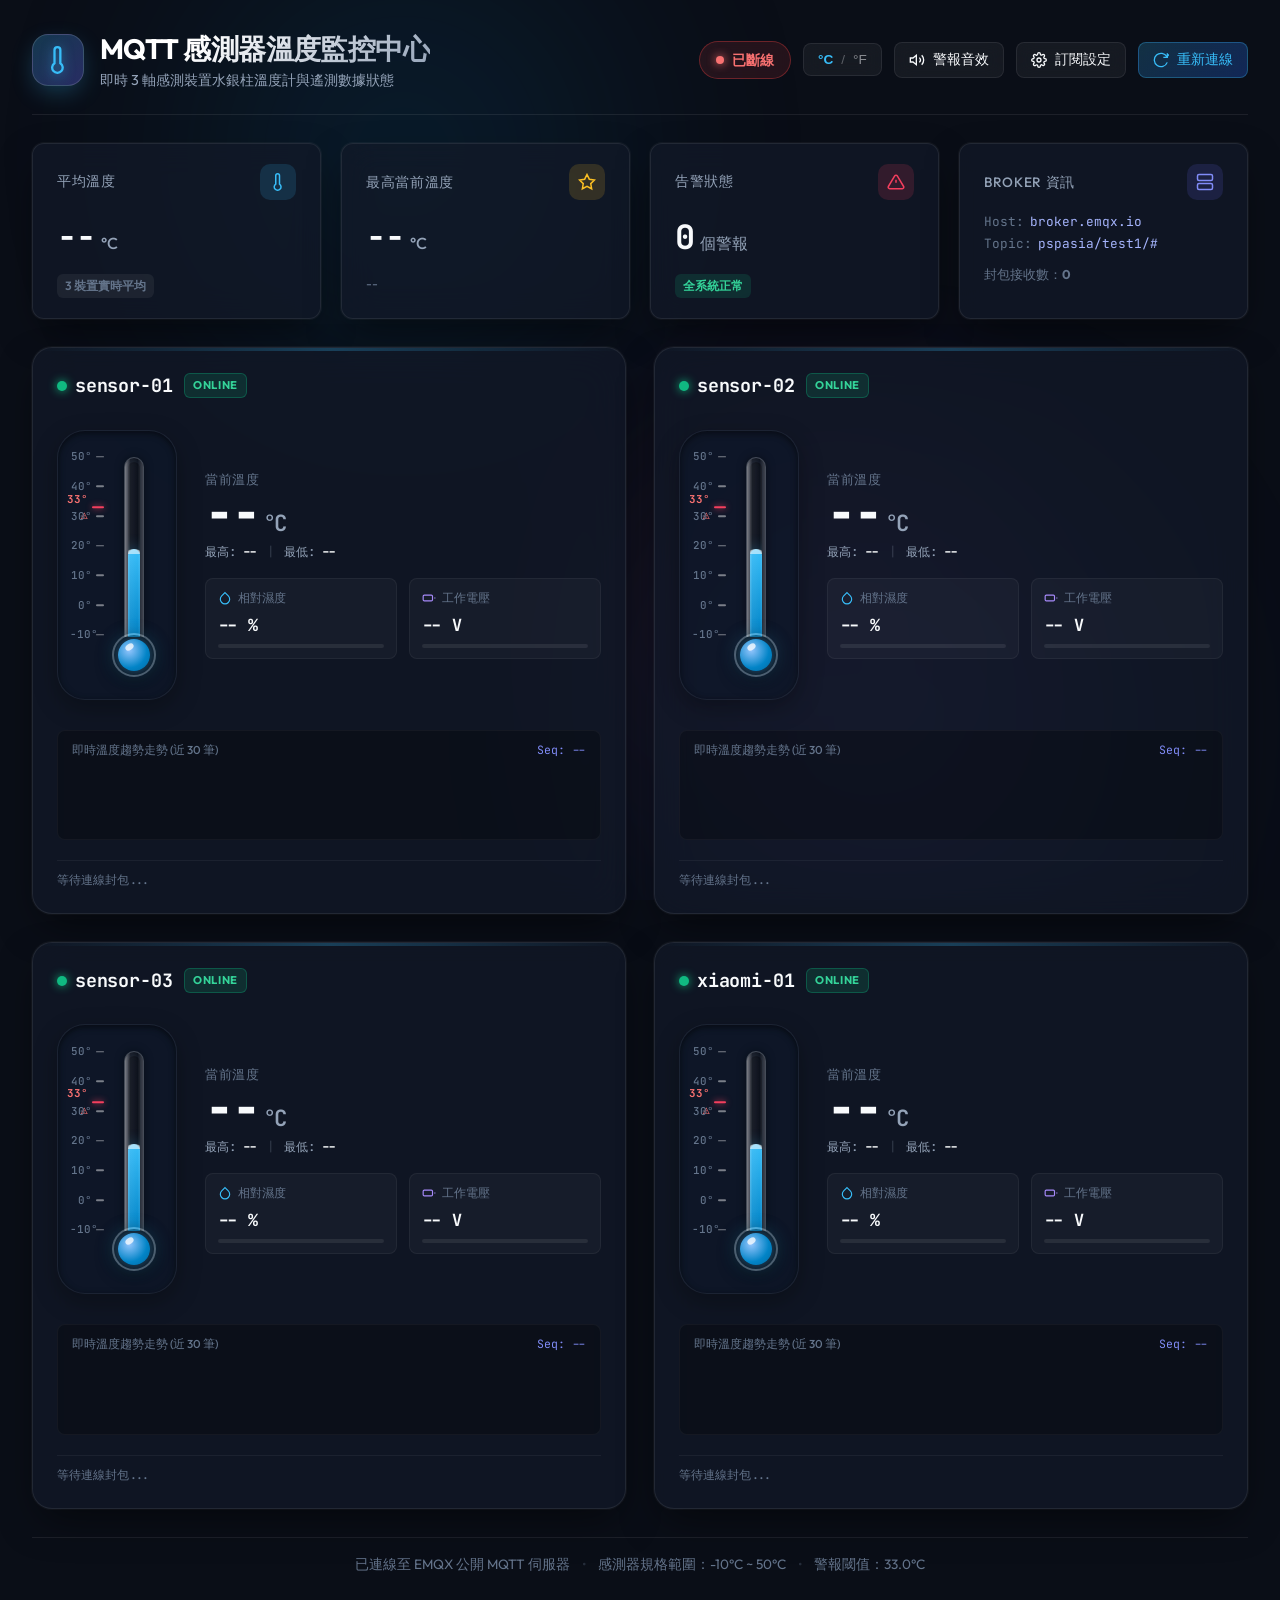
==== commit 884bda3d: "feat: 增設 MQTT 帳號 (Username) 與密碼 (Password) 欄位支援私有 Broker 驗證" ====
--- a/MQTT/dashboard/index.html
+++ b/MQTT/dashboard/index.html
@@ -665,6 +665,24 @@
             <input type="text" id="cfg-xiaomi-mac" class="form-input" placeholder="A4:C1:38:4A:09:DE" />
           </div>
 
+          <!-- MQTT 使用者名稱 (選填) -->
+          <div class="form-group">
+            <label for="cfg-username" class="form-label">
+              MQTT 使用者名稱 (Username)
+              <span class="label-desc">私人 Broker 必填，匿名伺服器留空</span>
+            </label>
+            <input type="text" id="cfg-username" class="form-input" placeholder="留空代表匿名連線" autocomplete="username" />
+          </div>
+
+          <!-- MQTT 密碼 (選填) -->
+          <div class="form-group">
+            <label for="cfg-password" class="form-label">
+              MQTT 密碼 (Password)
+              <span class="label-desc">私人 Broker 必填，匿名伺服器留空</span>
+            </label>
+            <input type="password" id="cfg-password" class="form-input" placeholder="留空代表無密碼" autocomplete="current-password" />
+          </div>
+
           <!-- 當前訂閱預覽 -->
           <div class="settings-hint-box">
             <div class="hint-title">💡 當前作用中的訂閱主題清單：</div>
